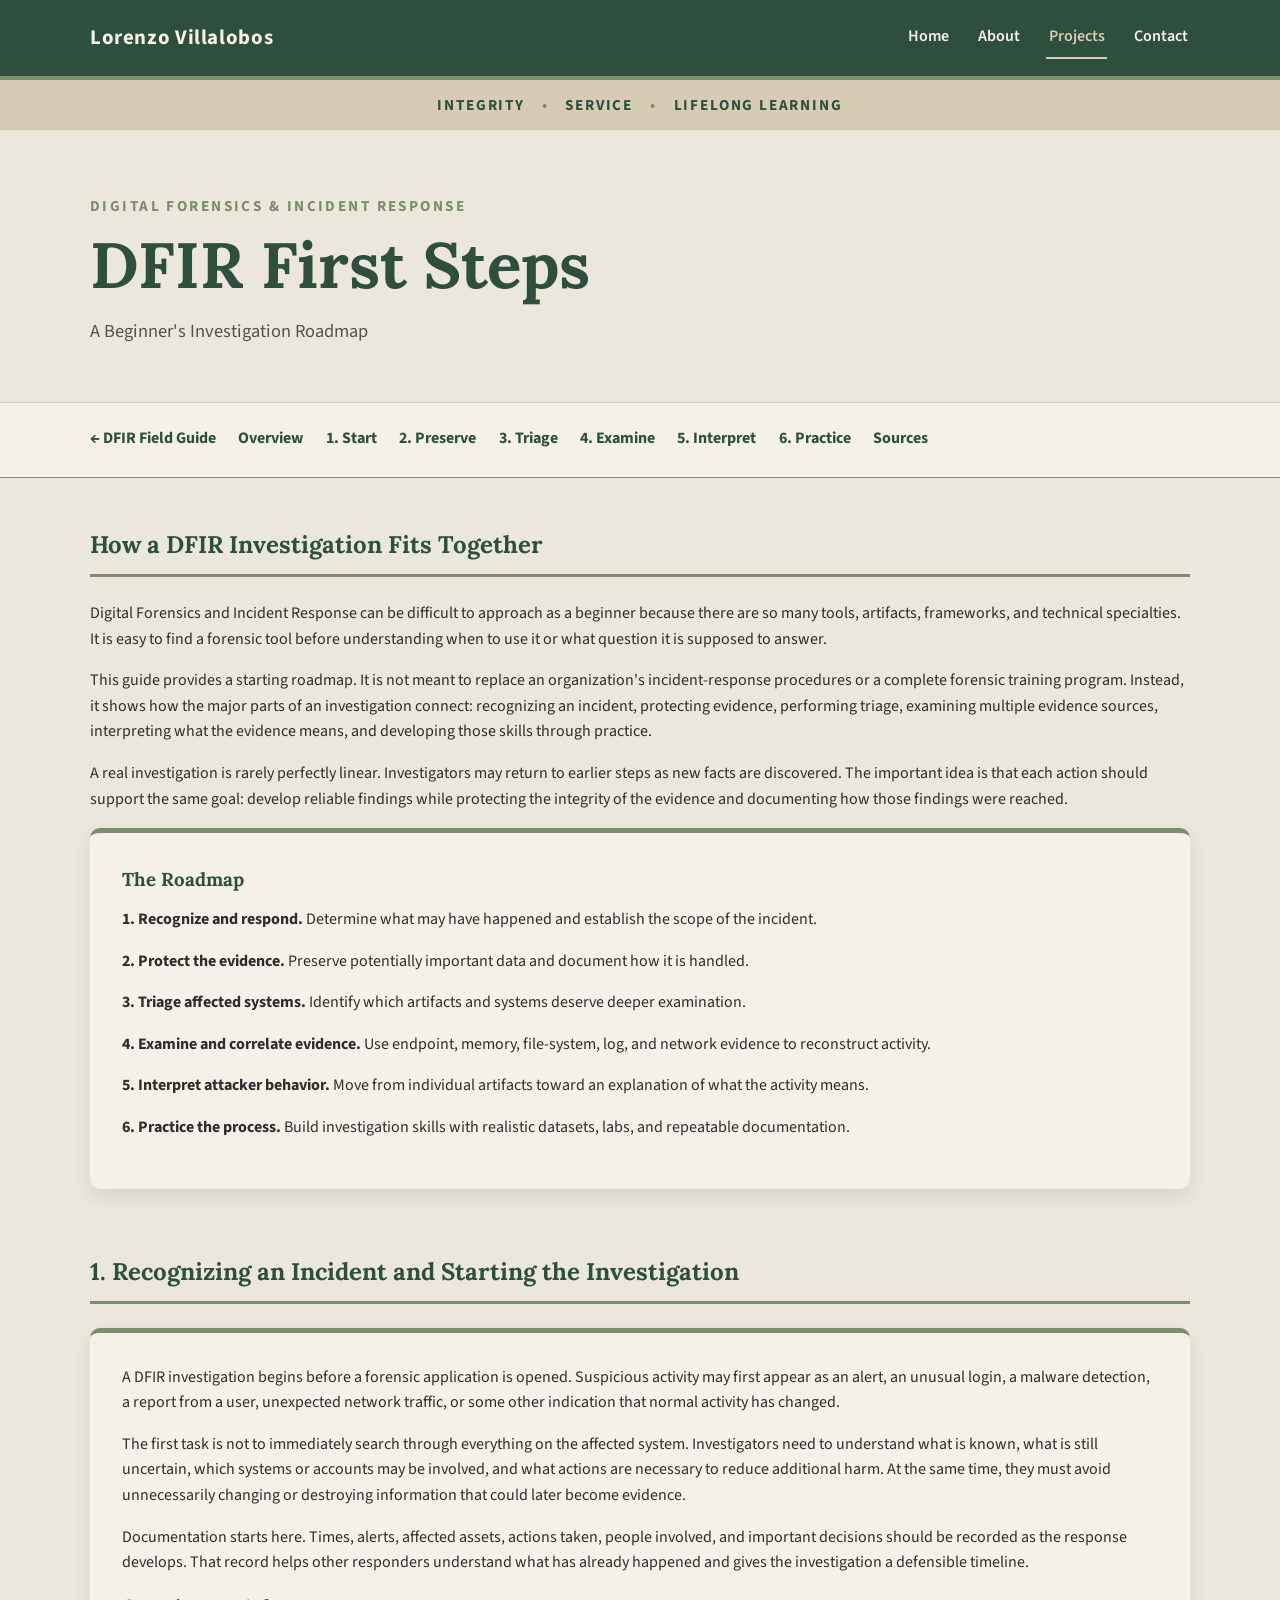
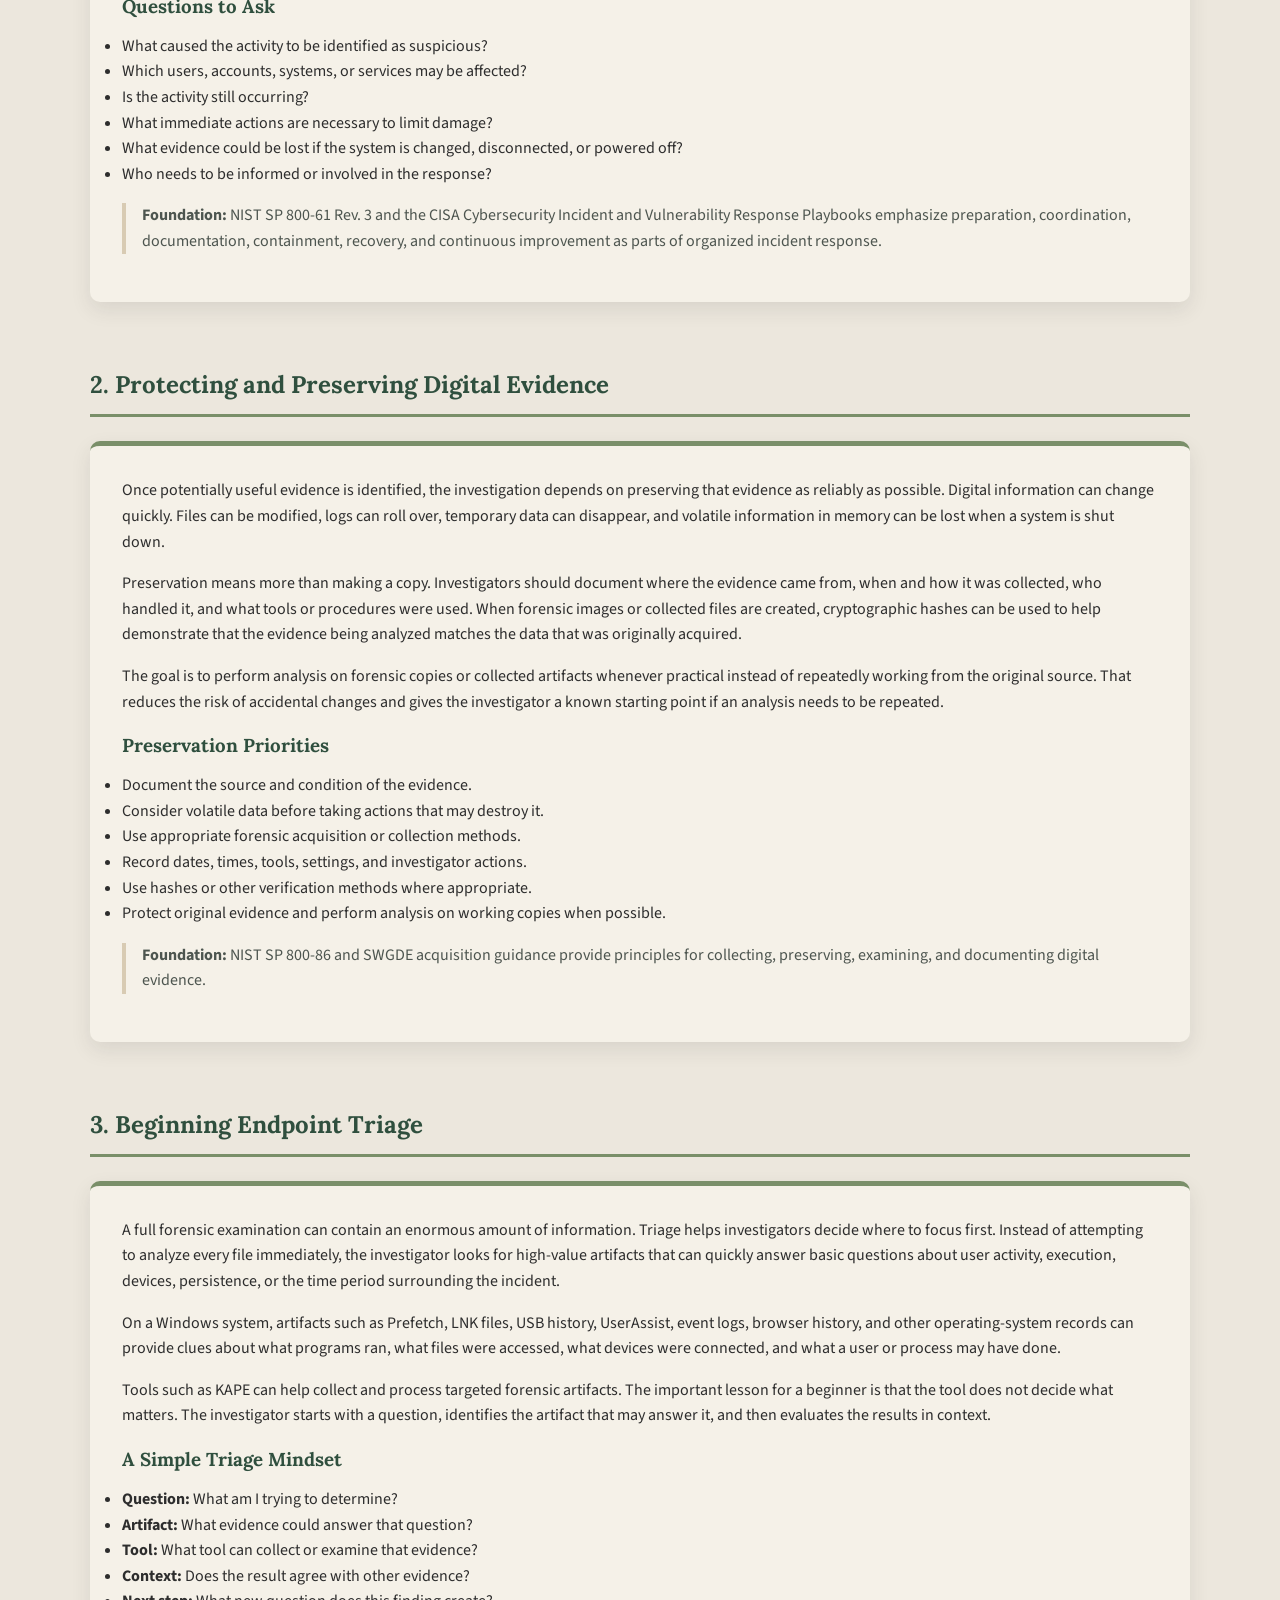
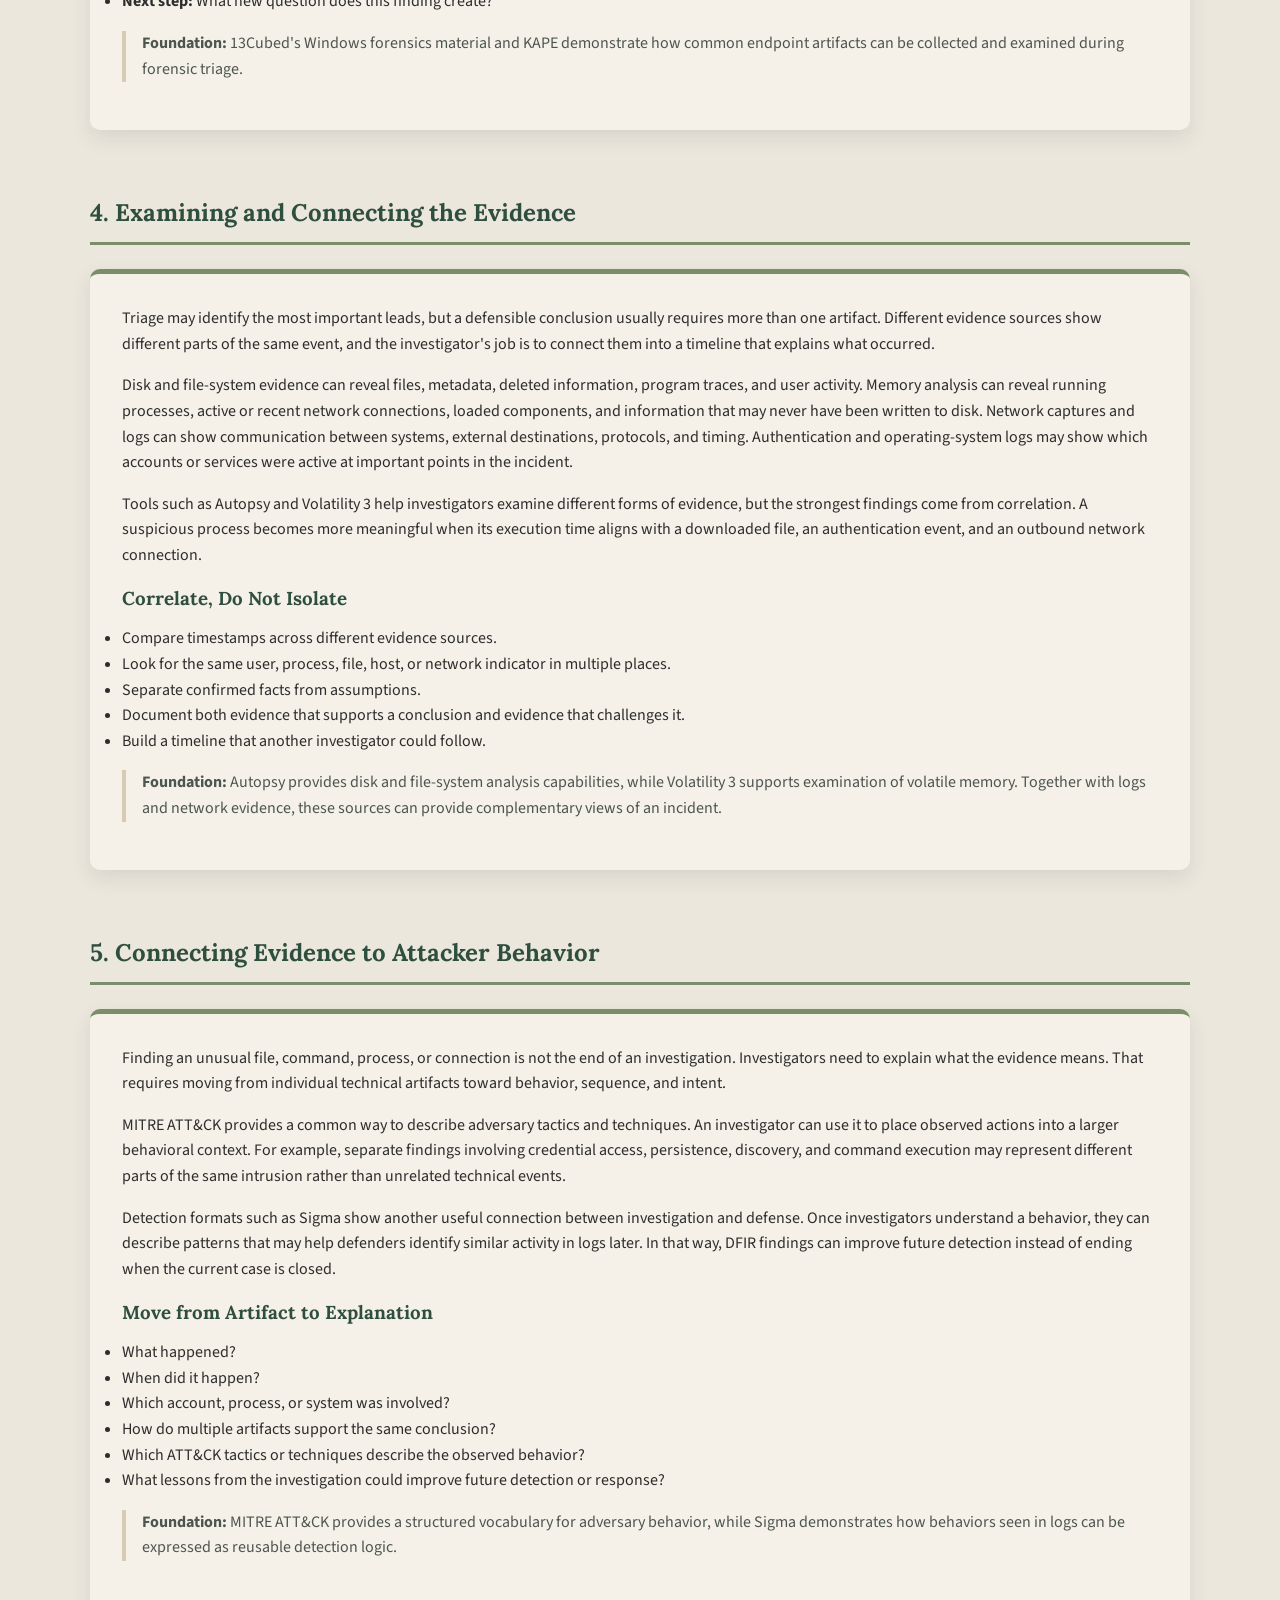
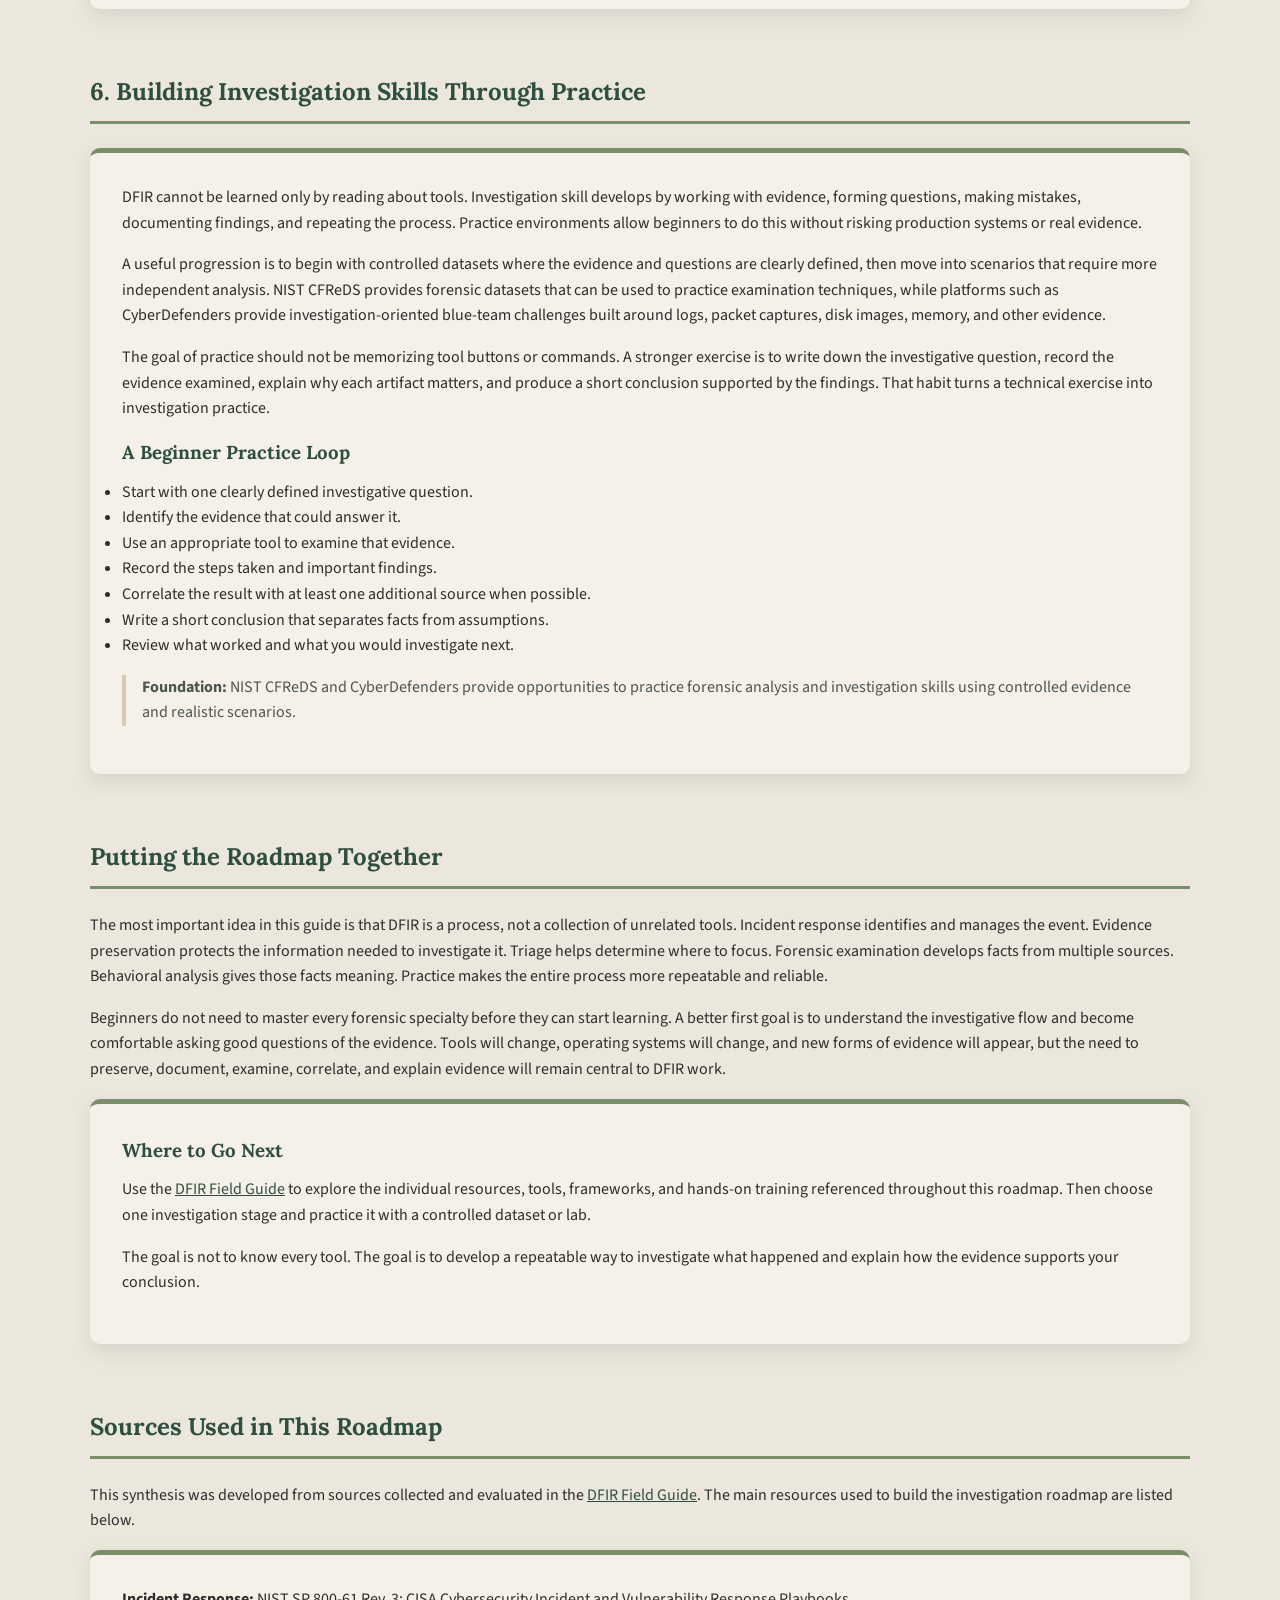
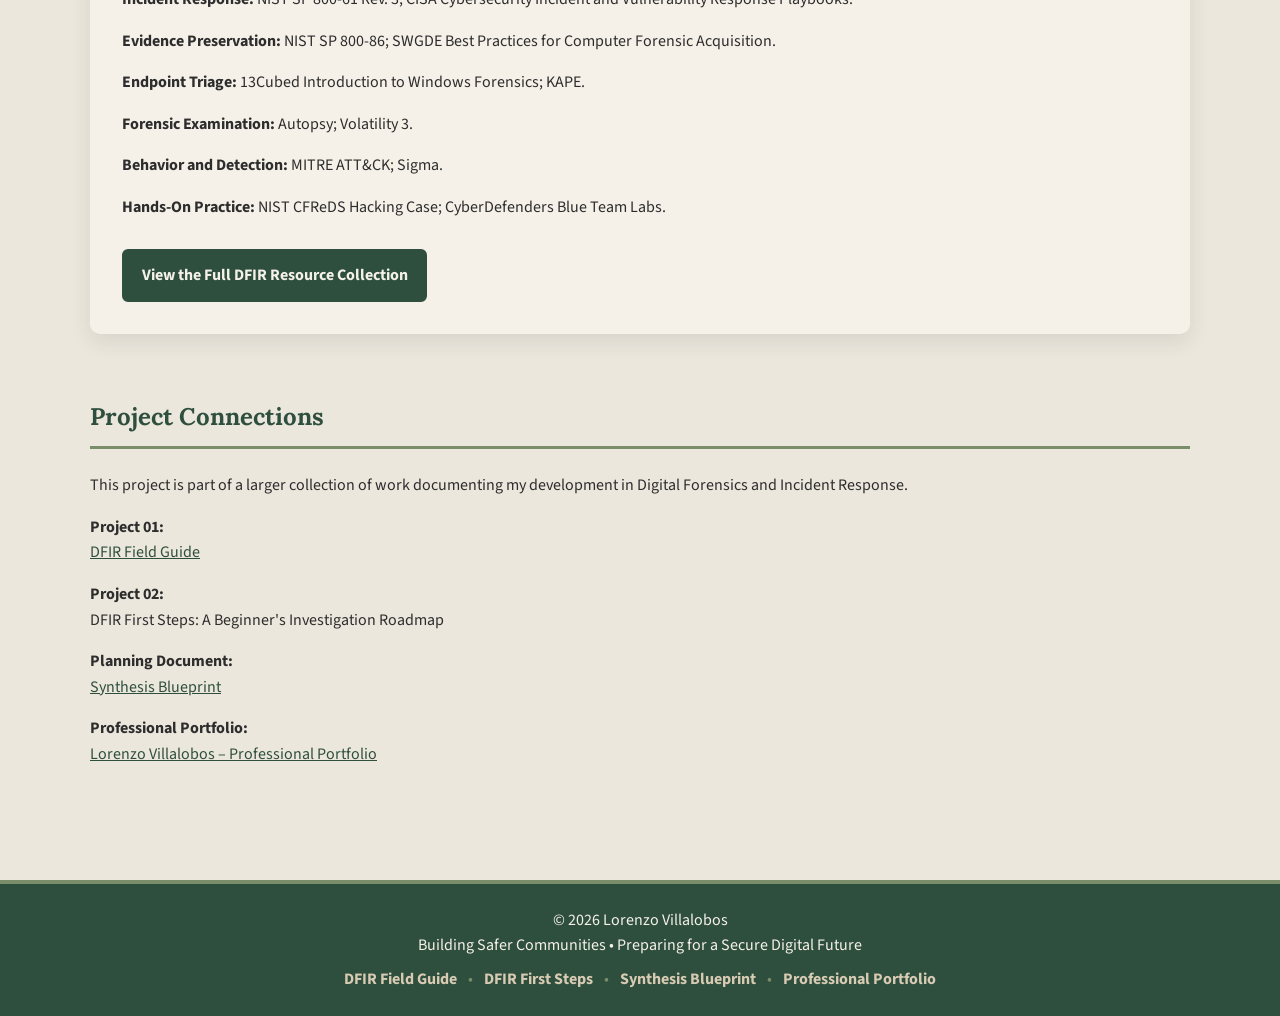
==== dfir-first-steps.html @ 683c9447 "Add final DFIR First Steps synthesis guide" ====
<!DOCTYPE html>
<html lang="en">
<head>
    <meta charset="UTF-8">
    <meta name="viewport" content="width=device-width, initial-scale=1.0">
    <title>DFIR First Steps | Beginner's Investigation Roadmap</title>
    <link rel="preconnect" href="https://fonts.googleapis.com">
    <link rel="preconnect" href="https://fonts.gstatic.com" crossorigin>
    <link href="https://fonts.googleapis.com/css2?family=Lora:wght@400;600;700&family=Source+Sans+3:wght@400;600;700&display=swap" rel="stylesheet">
    <link rel="stylesheet" href="style.css">
</head>
<body>

    <header class="site-header">
        <div class="container header-content">
            <a class="site-name" href="https://lorenzojvillalobos.github.io/professional-portfolio/">Lorenzo Villalobos</a>
            <nav class="site-nav" aria-label="Main navigation">
                <ul class="nav-links">
                    <li><a href="https://lorenzojvillalobos.github.io/professional-portfolio/">Home</a></li>
                    <li><a href="https://lorenzojvillalobos.github.io/professional-portfolio/about.html">About</a></li>
                    <li><a class="active" href="https://lorenzojvillalobos.github.io/professional-portfolio/projects.html">Projects</a></li>
                    <li><a href="https://lorenzojvillalobos.github.io/professional-portfolio/contact.html">Contact</a></li>
                </ul>
            </nav>
        </div>
    </header>

    <section class="values-banner" aria-label="Professional values">
        <div class="container">
            <p>Integrity <span>•</span> Service <span>•</span> Lifelong Learning</p>
        </div>
    </section>

    <section class="project-hero">
        <div class="container">
            <p class="project-eyebrow">Digital Forensics &amp; Incident Response</p>
            <h1>DFIR First Steps</h1>
            <p>A Beginner's Investigation Roadmap</p>
        </div>
    </section>

    <nav class="project-nav" aria-label="DFIR First Steps navigation">
        <div class="container">
            <a href="index.html">← DFIR Field Guide</a>
            <a href="#overview">Overview</a>
            <a href="#step-1">1. Start</a>
            <a href="#step-2">2. Preserve</a>
            <a href="#step-3">3. Triage</a>
            <a href="#step-4">4. Examine</a>
            <a href="#step-5">5. Interpret</a>
            <a href="#step-6">6. Practice</a>
            <a href="#sources">Sources</a>
        </div>
    </nav>

    <main>
        <section id="overview">
            <h2>How a DFIR Investigation Fits Together</h2>
            <p>
                Digital Forensics and Incident Response can be difficult to approach as a beginner because there are so many tools, artifacts, frameworks, and technical specialties. It is easy to find a forensic tool before understanding when to use it or what question it is supposed to answer.
            </p>
            <p>
                This guide provides a starting roadmap. It is not meant to replace an organization's incident-response procedures or a complete forensic training program. Instead, it shows how the major parts of an investigation connect: recognizing an incident, protecting evidence, performing triage, examining multiple evidence sources, interpreting what the evidence means, and developing those skills through practice.
            </p>
            <p>
                A real investigation is rarely perfectly linear. Investigators may return to earlier steps as new facts are discovered. The important idea is that each action should support the same goal: develop reliable findings while protecting the integrity of the evidence and documenting how those findings were reached.
            </p>

            <div class="source-card">
                <h3>The Roadmap</h3>
                <p><strong>1. Recognize and respond.</strong> Determine what may have happened and establish the scope of the incident.</p>
                <p><strong>2. Protect the evidence.</strong> Preserve potentially important data and document how it is handled.</p>
                <p><strong>3. Triage affected systems.</strong> Identify which artifacts and systems deserve deeper examination.</p>
                <p><strong>4. Examine and correlate evidence.</strong> Use endpoint, memory, file-system, log, and network evidence to reconstruct activity.</p>
                <p><strong>5. Interpret attacker behavior.</strong> Move from individual artifacts toward an explanation of what the activity means.</p>
                <p><strong>6. Practice the process.</strong> Build investigation skills with realistic datasets, labs, and repeatable documentation.</p>
            </div>
        </section>

        <section id="step-1">
            <h2>1. Recognizing an Incident and Starting the Investigation</h2>
            <div class="source-card">
                <p>
                    A DFIR investigation begins before a forensic application is opened. Suspicious activity may first appear as an alert, an unusual login, a malware detection, a report from a user, unexpected network traffic, or some other indication that normal activity has changed.
                </p>
                <p>
                    The first task is not to immediately search through everything on the affected system. Investigators need to understand what is known, what is still uncertain, which systems or accounts may be involved, and what actions are necessary to reduce additional harm. At the same time, they must avoid unnecessarily changing or destroying information that could later become evidence.
                </p>
                <p>
                    Documentation starts here. Times, alerts, affected assets, actions taken, people involved, and important decisions should be recorded as the response develops. That record helps other responders understand what has already happened and gives the investigation a defensible timeline.
                </p>
                <h3>Questions to Ask</h3>
                <ul>
                    <li>What caused the activity to be identified as suspicious?</li>
                    <li>Which users, accounts, systems, or services may be affected?</li>
                    <li>Is the activity still occurring?</li>
                    <li>What immediate actions are necessary to limit damage?</li>
                    <li>What evidence could be lost if the system is changed, disconnected, or powered off?</li>
                    <li>Who needs to be informed or involved in the response?</li>
                </ul>
                <p class="citation">
                    <strong>Foundation:</strong> NIST SP 800-61 Rev. 3 and the CISA Cybersecurity Incident and Vulnerability Response Playbooks emphasize preparation, coordination, documentation, containment, recovery, and continuous improvement as parts of organized incident response.
                </p>
            </div>
        </section>

        <section id="step-2">
            <h2>2. Protecting and Preserving Digital Evidence</h2>
            <div class="source-card">
                <p>
                    Once potentially useful evidence is identified, the investigation depends on preserving that evidence as reliably as possible. Digital information can change quickly. Files can be modified, logs can roll over, temporary data can disappear, and volatile information in memory can be lost when a system is shut down.
                </p>
                <p>
                    Preservation means more than making a copy. Investigators should document where the evidence came from, when and how it was collected, who handled it, and what tools or procedures were used. When forensic images or collected files are created, cryptographic hashes can be used to help demonstrate that the evidence being analyzed matches the data that was originally acquired.
                </p>
                <p>
                    The goal is to perform analysis on forensic copies or collected artifacts whenever practical instead of repeatedly working from the original source. That reduces the risk of accidental changes and gives the investigator a known starting point if an analysis needs to be repeated.
                </p>
                <h3>Preservation Priorities</h3>
                <ul>
                    <li>Document the source and condition of the evidence.</li>
                    <li>Consider volatile data before taking actions that may destroy it.</li>
                    <li>Use appropriate forensic acquisition or collection methods.</li>
                    <li>Record dates, times, tools, settings, and investigator actions.</li>
                    <li>Use hashes or other verification methods where appropriate.</li>
                    <li>Protect original evidence and perform analysis on working copies when possible.</li>
                </ul>
                <p class="citation">
                    <strong>Foundation:</strong> NIST SP 800-86 and SWGDE acquisition guidance provide principles for collecting, preserving, examining, and documenting digital evidence.
                </p>
            </div>
        </section>

        <section id="step-3">
            <h2>3. Beginning Endpoint Triage</h2>
            <div class="source-card">
                <p>
                    A full forensic examination can contain an enormous amount of information. Triage helps investigators decide where to focus first. Instead of attempting to analyze every file immediately, the investigator looks for high-value artifacts that can quickly answer basic questions about user activity, execution, devices, persistence, or the time period surrounding the incident.
                </p>
                <p>
                    On a Windows system, artifacts such as Prefetch, LNK files, USB history, UserAssist, event logs, browser history, and other operating-system records can provide clues about what programs ran, what files were accessed, what devices were connected, and what a user or process may have done.
                </p>
                <p>
                    Tools such as KAPE can help collect and process targeted forensic artifacts. The important lesson for a beginner is that the tool does not decide what matters. The investigator starts with a question, identifies the artifact that may answer it, and then evaluates the results in context.
                </p>
                <h3>A Simple Triage Mindset</h3>
                <ul>
                    <li><strong>Question:</strong> What am I trying to determine?</li>
                    <li><strong>Artifact:</strong> What evidence could answer that question?</li>
                    <li><strong>Tool:</strong> What tool can collect or examine that evidence?</li>
                    <li><strong>Context:</strong> Does the result agree with other evidence?</li>
                    <li><strong>Next step:</strong> What new question does this finding create?</li>
                </ul>
                <p class="citation">
                    <strong>Foundation:</strong> 13Cubed's Windows forensics material and KAPE demonstrate how common endpoint artifacts can be collected and examined during forensic triage.
                </p>
            </div>
        </section>

        <section id="step-4">
            <h2>4. Examining and Connecting the Evidence</h2>
            <div class="source-card">
                <p>
                    Triage may identify the most important leads, but a defensible conclusion usually requires more than one artifact. Different evidence sources show different parts of the same event, and the investigator's job is to connect them into a timeline that explains what occurred.
                </p>
                <p>
                    Disk and file-system evidence can reveal files, metadata, deleted information, program traces, and user activity. Memory analysis can reveal running processes, active or recent network connections, loaded components, and information that may never have been written to disk. Network captures and logs can show communication between systems, external destinations, protocols, and timing. Authentication and operating-system logs may show which accounts or services were active at important points in the incident.
                </p>
                <p>
                    Tools such as Autopsy and Volatility 3 help investigators examine different forms of evidence, but the strongest findings come from correlation. A suspicious process becomes more meaningful when its execution time aligns with a downloaded file, an authentication event, and an outbound network connection.
                </p>
                <h3>Correlate, Do Not Isolate</h3>
                <ul>
                    <li>Compare timestamps across different evidence sources.</li>
                    <li>Look for the same user, process, file, host, or network indicator in multiple places.</li>
                    <li>Separate confirmed facts from assumptions.</li>
                    <li>Document both evidence that supports a conclusion and evidence that challenges it.</li>
                    <li>Build a timeline that another investigator could follow.</li>
                </ul>
                <p class="citation">
                    <strong>Foundation:</strong> Autopsy provides disk and file-system analysis capabilities, while Volatility 3 supports examination of volatile memory. Together with logs and network evidence, these sources can provide complementary views of an incident.
                </p>
            </div>
        </section>

        <section id="step-5">
            <h2>5. Connecting Evidence to Attacker Behavior</h2>
            <div class="source-card">
                <p>
                    Finding an unusual file, command, process, or connection is not the end of an investigation. Investigators need to explain what the evidence means. That requires moving from individual technical artifacts toward behavior, sequence, and intent.
                </p>
                <p>
                    MITRE ATT&amp;CK provides a common way to describe adversary tactics and techniques. An investigator can use it to place observed actions into a larger behavioral context. For example, separate findings involving credential access, persistence, discovery, and command execution may represent different parts of the same intrusion rather than unrelated technical events.
                </p>
                <p>
                    Detection formats such as Sigma show another useful connection between investigation and defense. Once investigators understand a behavior, they can describe patterns that may help defenders identify similar activity in logs later. In that way, DFIR findings can improve future detection instead of ending when the current case is closed.
                </p>
                <h3>Move from Artifact to Explanation</h3>
                <ul>
                    <li>What happened?</li>
                    <li>When did it happen?</li>
                    <li>Which account, process, or system was involved?</li>
                    <li>How do multiple artifacts support the same conclusion?</li>
                    <li>Which ATT&amp;CK tactics or techniques describe the observed behavior?</li>
                    <li>What lessons from the investigation could improve future detection or response?</li>
                </ul>
                <p class="citation">
                    <strong>Foundation:</strong> MITRE ATT&amp;CK provides a structured vocabulary for adversary behavior, while Sigma demonstrates how behaviors seen in logs can be expressed as reusable detection logic.
                </p>
            </div>
        </section>

        <section id="step-6">
            <h2>6. Building Investigation Skills Through Practice</h2>
            <div class="source-card">
                <p>
                    DFIR cannot be learned only by reading about tools. Investigation skill develops by working with evidence, forming questions, making mistakes, documenting findings, and repeating the process. Practice environments allow beginners to do this without risking production systems or real evidence.
                </p>
                <p>
                    A useful progression is to begin with controlled datasets where the evidence and questions are clearly defined, then move into scenarios that require more independent analysis. NIST CFReDS provides forensic datasets that can be used to practice examination techniques, while platforms such as CyberDefenders provide investigation-oriented blue-team challenges built around logs, packet captures, disk images, memory, and other evidence.
                </p>
                <p>
                    The goal of practice should not be memorizing tool buttons or commands. A stronger exercise is to write down the investigative question, record the evidence examined, explain why each artifact matters, and produce a short conclusion supported by the findings. That habit turns a technical exercise into investigation practice.
                </p>
                <h3>A Beginner Practice Loop</h3>
                <ul>
                    <li>Start with one clearly defined investigative question.</li>
                    <li>Identify the evidence that could answer it.</li>
                    <li>Use an appropriate tool to examine that evidence.</li>
                    <li>Record the steps taken and important findings.</li>
                    <li>Correlate the result with at least one additional source when possible.</li>
                    <li>Write a short conclusion that separates facts from assumptions.</li>
                    <li>Review what worked and what you would investigate next.</li>
                </ul>
                <p class="citation">
                    <strong>Foundation:</strong> NIST CFReDS and CyberDefenders provide opportunities to practice forensic analysis and investigation skills using controlled evidence and realistic scenarios.
                </p>
            </div>
        </section>

        <section id="putting-it-together">
            <h2>Putting the Roadmap Together</h2>
            <p>
                The most important idea in this guide is that DFIR is a process, not a collection of unrelated tools. Incident response identifies and manages the event. Evidence preservation protects the information needed to investigate it. Triage helps determine where to focus. Forensic examination develops facts from multiple sources. Behavioral analysis gives those facts meaning. Practice makes the entire process more repeatable and reliable.
            </p>
            <p>
                Beginners do not need to master every forensic specialty before they can start learning. A better first goal is to understand the investigative flow and become comfortable asking good questions of the evidence. Tools will change, operating systems will change, and new forms of evidence will appear, but the need to preserve, document, examine, correlate, and explain evidence will remain central to DFIR work.
            </p>
            <div class="source-card">
                <h3>Where to Go Next</h3>
                <p>
                    Use the <a href="index.html">DFIR Field Guide</a> to explore the individual resources, tools, frameworks, and hands-on training referenced throughout this roadmap. Then choose one investigation stage and practice it with a controlled dataset or lab.
                </p>
                <p>
                    The goal is not to know every tool. The goal is to develop a repeatable way to investigate what happened and explain how the evidence supports your conclusion.
                </p>
            </div>
        </section>

        <section id="sources">
            <h2>Sources Used in This Roadmap</h2>
            <p>
                This synthesis was developed from sources collected and evaluated in the <a href="index.html#sources">DFIR Field Guide</a>. The main resources used to build the investigation roadmap are listed below.
            </p>
            <div class="source-card">
                <p><strong>Incident Response:</strong> NIST SP 800-61 Rev. 3; CISA Cybersecurity Incident and Vulnerability Response Playbooks.</p>
                <p><strong>Evidence Preservation:</strong> NIST SP 800-86; SWGDE Best Practices for Computer Forensic Acquisition.</p>
                <p><strong>Endpoint Triage:</strong> 13Cubed Introduction to Windows Forensics; KAPE.</p>
                <p><strong>Forensic Examination:</strong> Autopsy; Volatility 3.</p>
                <p><strong>Behavior and Detection:</strong> MITRE ATT&amp;CK; Sigma.</p>
                <p><strong>Hands-On Practice:</strong> NIST CFReDS Hacking Case; CyberDefenders Blue Team Labs.</p>
                <a class="resource-link" href="index.html#sources">View the Full DFIR Resource Collection</a>
            </div>
        </section>

        <section id="connections">
            <h2>Project Connections</h2>
            <p>This project is part of a larger collection of work documenting my development in Digital Forensics and Incident Response.</p>
            <p><strong>Project 01:</strong><br><a href="index.html">DFIR Field Guide</a></p>
            <p><strong>Project 02:</strong><br>DFIR First Steps: A Beginner's Investigation Roadmap</p>
            <p><strong>Planning Document:</strong><br><a href="synthesis-blueprint.html">Synthesis Blueprint</a></p>
            <p><strong>Professional Portfolio:</strong><br><a href="https://lorenzojvillalobos.github.io/professional-portfolio/">Lorenzo Villalobos – Professional Portfolio</a></p>
        </section>
    </main>

    <footer class="site-footer">
        <div class="container">
            <p>
                © 2026 Lorenzo Villalobos
                <br>
                Building Safer Communities • Preparing for a Secure Digital Future
            </p>
            <p class="dfir-footer-links">
                <a href="index.html">DFIR Field Guide</a>
                <span>•</span>
                <a href="dfir-first-steps.html">DFIR First Steps</a>
                <span>•</span>
                <a href="synthesis-blueprint.html">Synthesis Blueprint</a>
                <span>•</span>
                <a href="https://lorenzojvillalobos.github.io/professional-portfolio/">Professional Portfolio</a>
            </p>
        </div>
    </footer>

    <button id="backToTop" class="back-to-top" aria-label="Back to top">↑ Back to Top</button>
    <script src="script.js"></script>
</body>
</html>
---- style.css ----
/* ========================================
   DFIR Resource Collection
   Lorenzo Villalobos
======================================== */

* {
    box-sizing: border-box;
    margin: 0;
    padding: 0;
}

html {
    scroll-behavior: smooth;
}

body {
    min-height: 100vh;
    display: flex;
    flex-direction: column;

    font-family: "Source Sans 3", sans-serif;
    line-height: 1.6;

    color: #2d2d2d;
    background-color: #ece7dd;
}

h1,
h2,
h3 {
    font-family: "Lora", serif;
}


/* ========================================
   Header
======================================== */

header {
    padding: 3.5rem 1.5rem;
    color: #f5f1e8;
    background-color: #2f4f3e;
    text-align: center;
    border-bottom: 4px solid #7a8f69;
}

header h1 {
    margin-bottom: 0.75rem;
    font-size: clamp(2.3rem, 5vw, 3.5rem);
    line-height: 1.15;
}

header p {
    max-width: 700px;
    margin: 0 auto;
    color: #f0ece3;
    font-size: 1.1rem;
}


/* ========================================
   Navigation
======================================== */

nav {
    padding: 1rem;
    background-color: #d8cbb3;
    text-align: center;
    border-bottom: 1px solid #7a8f69;
}

nav a {
    display: inline-block;
    margin: 0.25rem 0.65rem;
    padding: 0.4rem 0.15rem;

    color: #2f4f3e;
    text-decoration: none;
    font-weight: 700;

    border-bottom: 2px solid transparent;

    transition:
        color 0.3s ease,
        border-color 0.3s ease;
}

nav a:hover,
nav a:focus {
    color: #3b5a46;
    border-color: #2f4f3e;
}


/* Back to Portfolio button */

nav .portfolio-link {
    padding: 0.55rem 0.9rem;

    color: #f5f1e8;
    background-color: #2f4f3e;

    border: 2px solid #2f4f3e;
    border-radius: 6px;

    transition:
        background-color 0.3s ease,
        color 0.3s ease,
        transform 0.3s ease,
        box-shadow 0.3s ease;
}

nav .portfolio-link:hover,
nav .portfolio-link:focus {
    color: #2f4f3e;
    background-color: #f5f1e8;
    border-color: #2f4f3e;

    transform: translateY(-2px);
    box-shadow: 0 6px 14px rgba(45, 45, 45, 0.18);
}


/* ========================================
   Main Content
======================================== */

main {
    flex: 1;

    width: min(1100px, 90%);
    margin: 0 auto;
    padding: 3rem 0;
}

section {
    margin-bottom: 4rem;
}

section h2 {
    margin-bottom: 1.5rem;
    padding-bottom: 0.6rem;

    color: #2f4f3e;

    border-bottom: 3px solid #7a8f69;
}

section > h3 {
    margin-top: 2.25rem;
    margin-bottom: 1rem;

    color: #2f4f3e;
}

p {
    margin-bottom: 1rem;
}


/* ========================================
   Organizational Structure
======================================== */

#organization {
    padding: 2rem;

    background-color: #f5f1e8;

    border-top: 5px solid #7a8f69;
    border-radius: 10px;

    box-shadow: 0 8px 20px rgba(45, 45, 45, 0.08);
}

#organization h3 {
    color: #3b5a46;
}


/* ========================================
   Source Cards
======================================== */

.source-card {
    margin-bottom: 1.75rem;
    padding: 2rem;

    background-color: #f5f1e8;

    border-top: 5px solid #7a8f69;
    border-radius: 10px;

    box-shadow: 0 8px 20px rgba(45, 45, 45, 0.1);

    transition:
        transform 0.3s ease,
        box-shadow 0.3s ease,
        border-color 0.3s ease;
}

.source-card:hover {
    transform: translateY(-5px);

    border-color: #2f4f3e;

    box-shadow: 0 14px 28px rgba(45, 45, 45, 0.16);
}

.source-card h3 {
    margin-top: 0;
    margin-bottom: 0.75rem;

    color: #2f4f3e;
}

.category {
    margin-bottom: 0.5rem;

    color: #59665d;

    font-size: 0.95rem;
    font-weight: 600;
}

.citation {
    margin: 1rem 0;
    padding-left: 1rem;

    color: #4d554f;

    border-left: 4px solid #d8cbb3;
}


/* ========================================
   Resource Links
======================================== */

a {
    color: #2f4f3e;
}

.resource-link {
    display: inline-block;

    margin-top: 0.75rem;
    padding: 0.75rem 1.1rem;

    color: #f5f1e8;
    background-color: #2f4f3e;

    text-decoration: none;
    font-weight: 700;

    border: 2px solid #2f4f3e;
    border-radius: 6px;

    transition:
        background-color 0.3s ease,
        color 0.3s ease,
        transform 0.3s ease,
        box-shadow 0.3s ease;
}

.resource-link:hover,
.resource-link:focus {
    color: #2f4f3e;
    background-color: #d8cbb3;
    border-color: #7a8f69;

    transform: translateY(-2px);
    box-shadow: 0 6px 14px rgba(45, 45, 45, 0.18);
}


/* ========================================
   Tool Selection
======================================== */

#tool {
    padding: 2rem;

    background-color: #d8cbb3;

    border-radius: 10px;

    box-shadow: 0 8px 20px rgba(45, 45, 45, 0.08);
}

#tool h2 {
    color: #2f4f3e;
    border-bottom-color: #7a8f69;
}


/* ========================================
   Footer
======================================== */

footer {
    padding: 1.5rem;

    color: #f5f1e8;
    background-color: #2f4f3e;

    text-align: center;

    border-top: 4px solid #7a8f69;
}

footer p {
    margin: 0;
}
footer a {
    color: #d8cbb3;
    font-weight: 700;
    text-decoration: none;
}

footer a:hover,
footer a:focus {
    color: #f5f1e8;
    text-decoration: underline;
}


/* ========================================
   Accessibility
======================================== */

a:focus-visible {
    outline: 3px solid #7a8f69;
    outline-offset: 4px;
}


/* ========================================
   Mobile
======================================== */

@media (max-width: 700px) {

    header {
        padding: 2.5rem 1rem;
    }

    header h1 {
        font-size: 2.1rem;
    }

    nav {
        padding: 1rem;
    }

    nav a {
        display: block;
        width: fit-content;
        margin: 0.45rem auto;
    }

    nav .portfolio-link {
        margin-bottom: 1rem;
    }

    main {
        width: 92%;
        padding: 2rem 0;
    }

    .source-card,
    #organization,
    #tool {
        padding: 1.4rem;
    }
}
/* ========================================
   Back to Top Button
======================================== */

.back-to-top {
    position: fixed;
    right: 1.5rem;
    bottom: 1.5rem;
    z-index: 1000;

    padding: 0.75rem 1rem;

    color: #f5f1e8;
    background-color: #2f4f3e;

    border: 2px solid #7a8f69;
    border-radius: 6px;

    font-family: "Source Sans 3", sans-serif;
    font-size: 0.95rem;
    font-weight: 700;

    cursor: pointer;

    opacity: 0;
    visibility: hidden;
    transform: translateY(10px);

    transition:
        opacity 0.3s ease,
        visibility 0.3s ease,
        transform 0.3s ease,
        background-color 0.3s ease;
}

.back-to-top.show {
    opacity: 1;
    visibility: visible;
    transform: translateY(0);
}

.back-to-top:hover,
.back-to-top:focus {
    color: #2f4f3e;
    background-color: #d8cbb3;
}

.back-to-top:focus-visible {
    outline: 3px solid #7a8f69;
    outline-offset: 4px;
}

@media (max-width: 700px) {
    .back-to-top {
        right: 1rem;
        bottom: 1rem;
        padding: 0.65rem 0.85rem;
    }
}
/* ========================================
   Professional Portfolio Branding
   Shared DFIR Project Layout
======================================== */

.container {
    width: min(1100px, 90%);
    margin: 0 auto;
}


/* ========================================
   Portfolio Header
======================================== */

.site-header {
    padding: 0;
    color: #f5f1e8;
    background-color: #2f4f3e;
    text-align: left;
    border-bottom: 4px solid #7a8f69;
}

.site-header .header-content {
    min-height: 76px;

    display: flex;
    justify-content: space-between;
    align-items: center;

    gap: 2rem;
}

.site-header .site-name {
    margin: 0;
    padding: 0;

    color: #f5f1e8;

    font-family: "Source Sans 3", sans-serif;
    font-size: 1.3rem;
    font-weight: 700;
    letter-spacing: 0.03em;

    text-decoration: none;

    transition: color 0.3s ease;
}

.site-header .site-name:hover,
.site-header .site-name:focus {
    color: #d8cbb3;
}


/* ========================================
   Portfolio Navigation
======================================== */

.site-header .site-nav {
    padding: 0;

    background-color: transparent;

    text-align: left;

    border: 0;
}

.site-header .nav-links {
    display: flex;
    align-items: center;

    gap: 1.5rem;

    margin: 0;
    padding: 0;

    list-style: none;
}

.site-header .site-nav a {
    display: inline-block;

    width: auto;

    margin: 0;
    padding: 0.45rem 0.15rem;

    color: #f5f1e8;

    font-weight: 600;
    text-decoration: none;

    border-bottom: 2px solid transparent;

    transition:
        color 0.3s ease,
        border-color 0.3s ease;
}

.site-header .site-nav a:hover,
.site-header .site-nav a:focus,
.site-header .site-nav a.active {
    color: #d8cbb3;
    border-color: #d8cbb3;
}


/* ========================================
   Professional Values Banner
======================================== */

.values-banner {
    margin: 0;
    padding: 0.8rem 0;

    color: #2f4f3e;
    background-color: #d8cbb3;

    text-align: center;
}

.values-banner p {
    margin: 0;

    color: #2f4f3e;

    font-size: 0.95rem;
    font-weight: 700;

    letter-spacing: 0.12em;
    text-transform: uppercase;
}

.values-banner span {
    margin: 0 0.75rem;
    color: #7a8f69;
}


/* ========================================
   DFIR Project Heading
======================================== */

.project-hero {
    margin: 0;
    padding: 4rem 0 3.5rem;

    color: #2d2d2d;
    background-color: #ece7dd;

    text-align: left;
}

.project-hero .project-eyebrow {
    margin-bottom: 0.75rem;

    color: #7a8f69;

    font-size: 0.95rem;
    font-weight: 700;

    letter-spacing: 0.16em;
    text-transform: uppercase;
}

.project-hero h1 {
    margin-bottom: 1rem;

    color: #2f4f3e;

    font-family: "Lora", serif;
    font-size: clamp(2.4rem, 5vw, 4rem);

    line-height: 1.1;
}

.project-hero p:last-child {
    max-width: 750px;

    margin: 0;

    color: #4d554f;

    font-size: 1.15rem;
}


/* ========================================
   DFIR Project Navigation
======================================== */

.project-nav {
    padding: 1rem 0;

    background-color: #f5f1e8;

    text-align: left;

    border-top: 1px solid #d8cbb3;
    border-bottom: 1px solid #7a8f69;
}

.project-nav .container {
    display: flex;
    flex-wrap: wrap;
    align-items: center;

    gap: 0.35rem 1.4rem;
}

.project-nav a {
    display: inline-block;

    width: auto;

    margin: 0;
    padding: 0.45rem 0;

    color: #2f4f3e;

    font-weight: 700;
    text-decoration: none;

    border-bottom: 2px solid transparent;

    transition:
        color 0.3s ease,
        border-color 0.3s ease;
}

.project-nav a:hover,
.project-nav a:focus {
    color: #7a8f69;
    border-color: #7a8f69;
}


/* ========================================
   Responsive Portfolio Header
======================================== */

@media (max-width: 768px) {

    .site-header .header-content {
        flex-direction: column;
        justify-content: center;

        padding: 1rem 0;

        gap: 0.75rem;
    }

    .site-header .site-name {
        text-align: center;
    }

    .site-header .nav-links {
        flex-wrap: wrap;
        justify-content: center;

        gap: 0.5rem 1.2rem;
    }

    .site-header .site-nav a {
        display: inline-block;

        width: auto;

        margin: 0;
    }

    .values-banner span {
        margin: 0 0.35rem;
    }

    .project-hero {
        padding: 3rem 0 2.5rem;
        text-align: center;
    }

    .project-hero p:last-child {
        margin-right: auto;
        margin-left: auto;
    }

    .project-nav {
        text-align: center;
    }

    .project-nav .container {
        justify-content: center;
    }

    .project-nav a {
        display: inline-block;

        width: auto;

        margin: 0;
    }
}
.site-footer {
    padding: 1.5rem 0;

    color: #f5f1e8;
    background-color: #2f4f3e;

    text-align: center;

    border-top: 4px solid #7a8f69;
}

.site-footer p {
    margin: 0;
}

.dfir-footer-links {
    margin-top: 0.5rem !important;
}

.dfir-footer-links span {
    margin: 0 0.5rem;
    color: #7a8f69;
}

.site-footer a {
    color: #d8cbb3;
    font-weight: 700;
    text-decoration: none;
}

.site-footer a:hover,
.site-footer a:focus {
    color: #f5f1e8;
    text-decoration: underline;
}
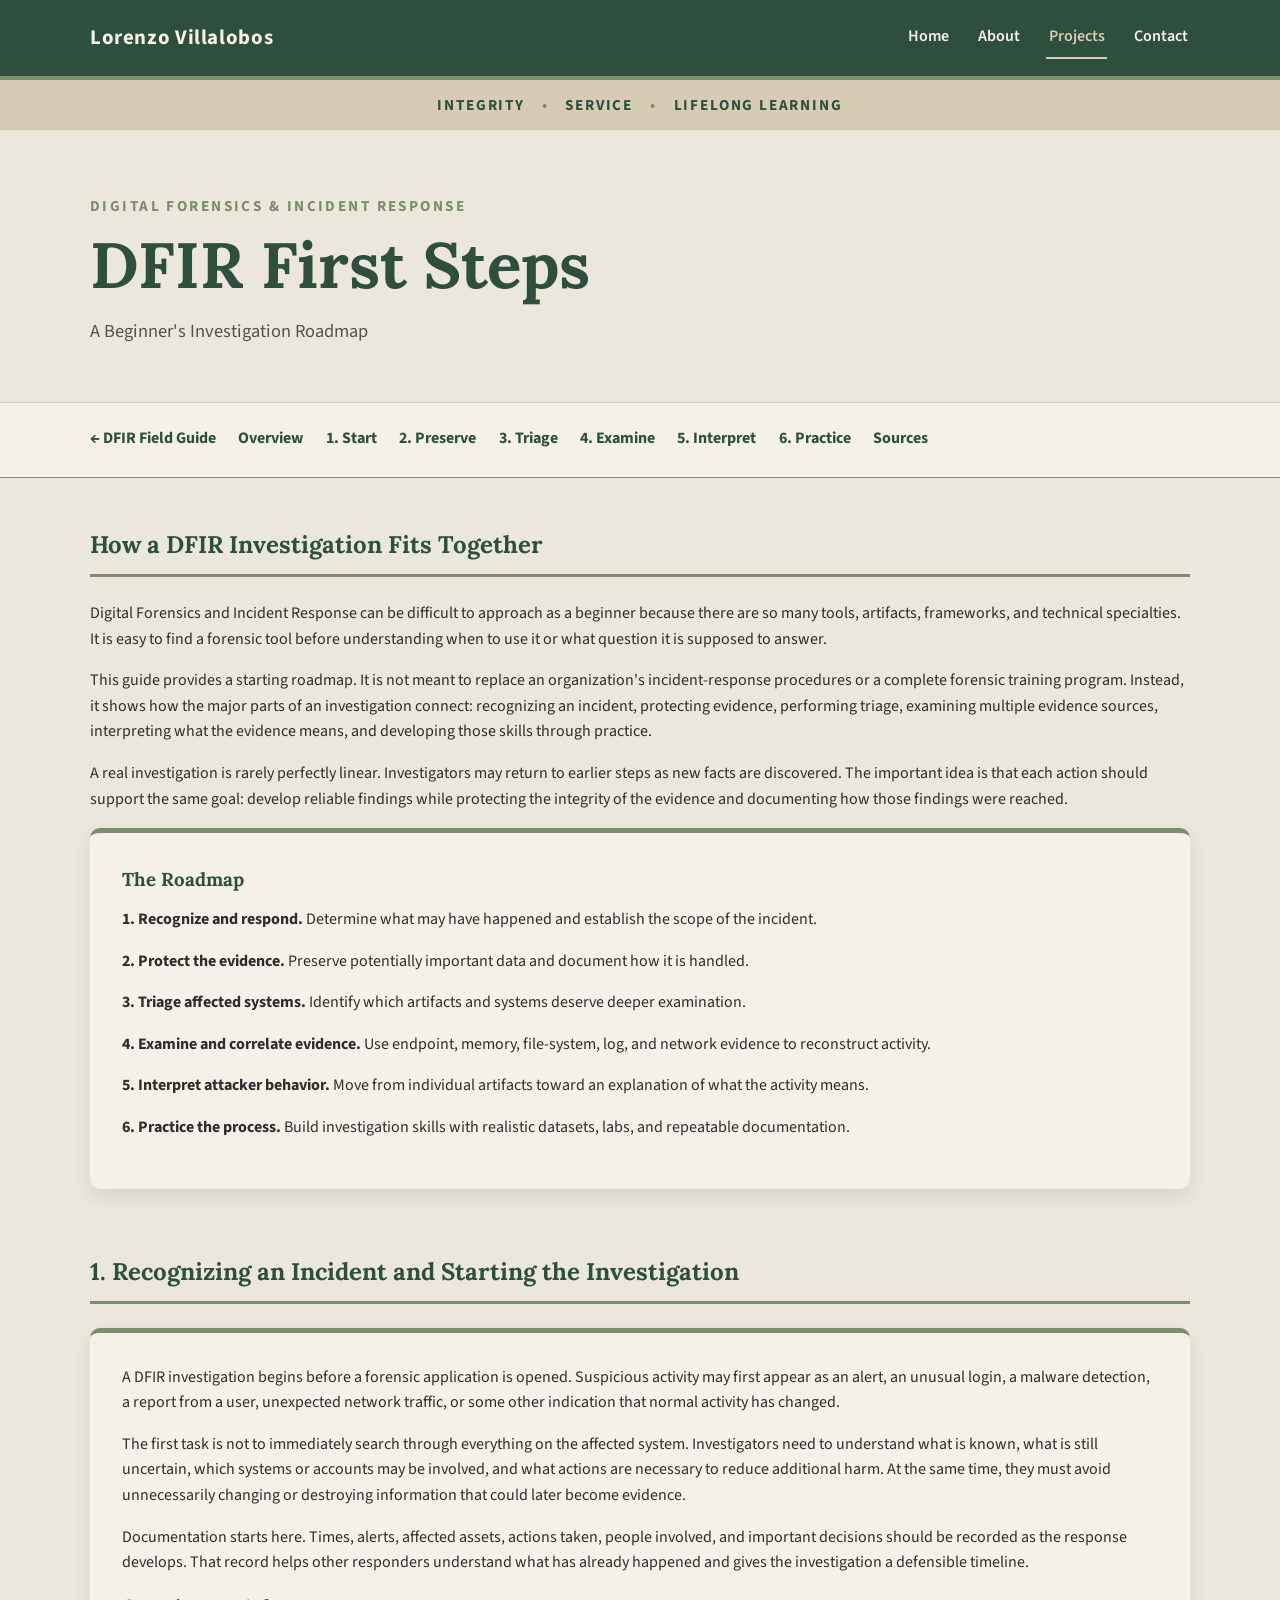
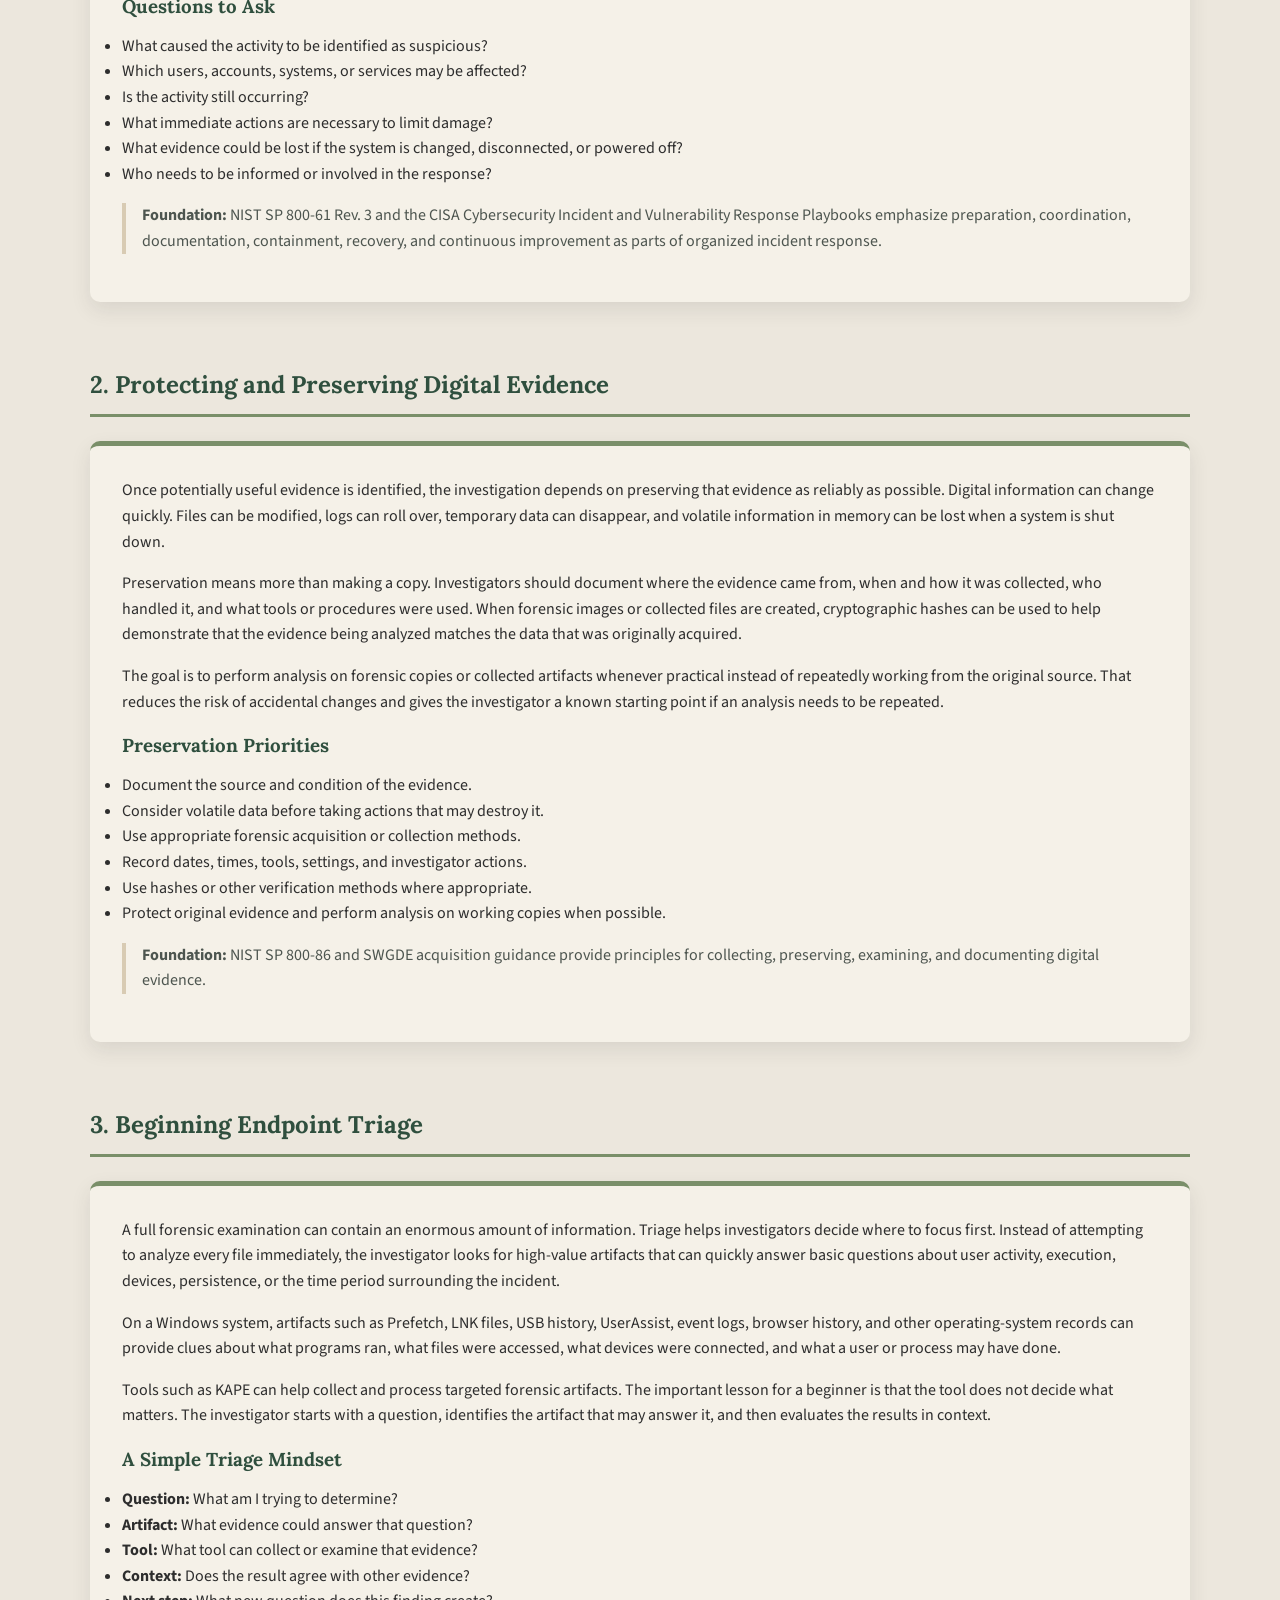
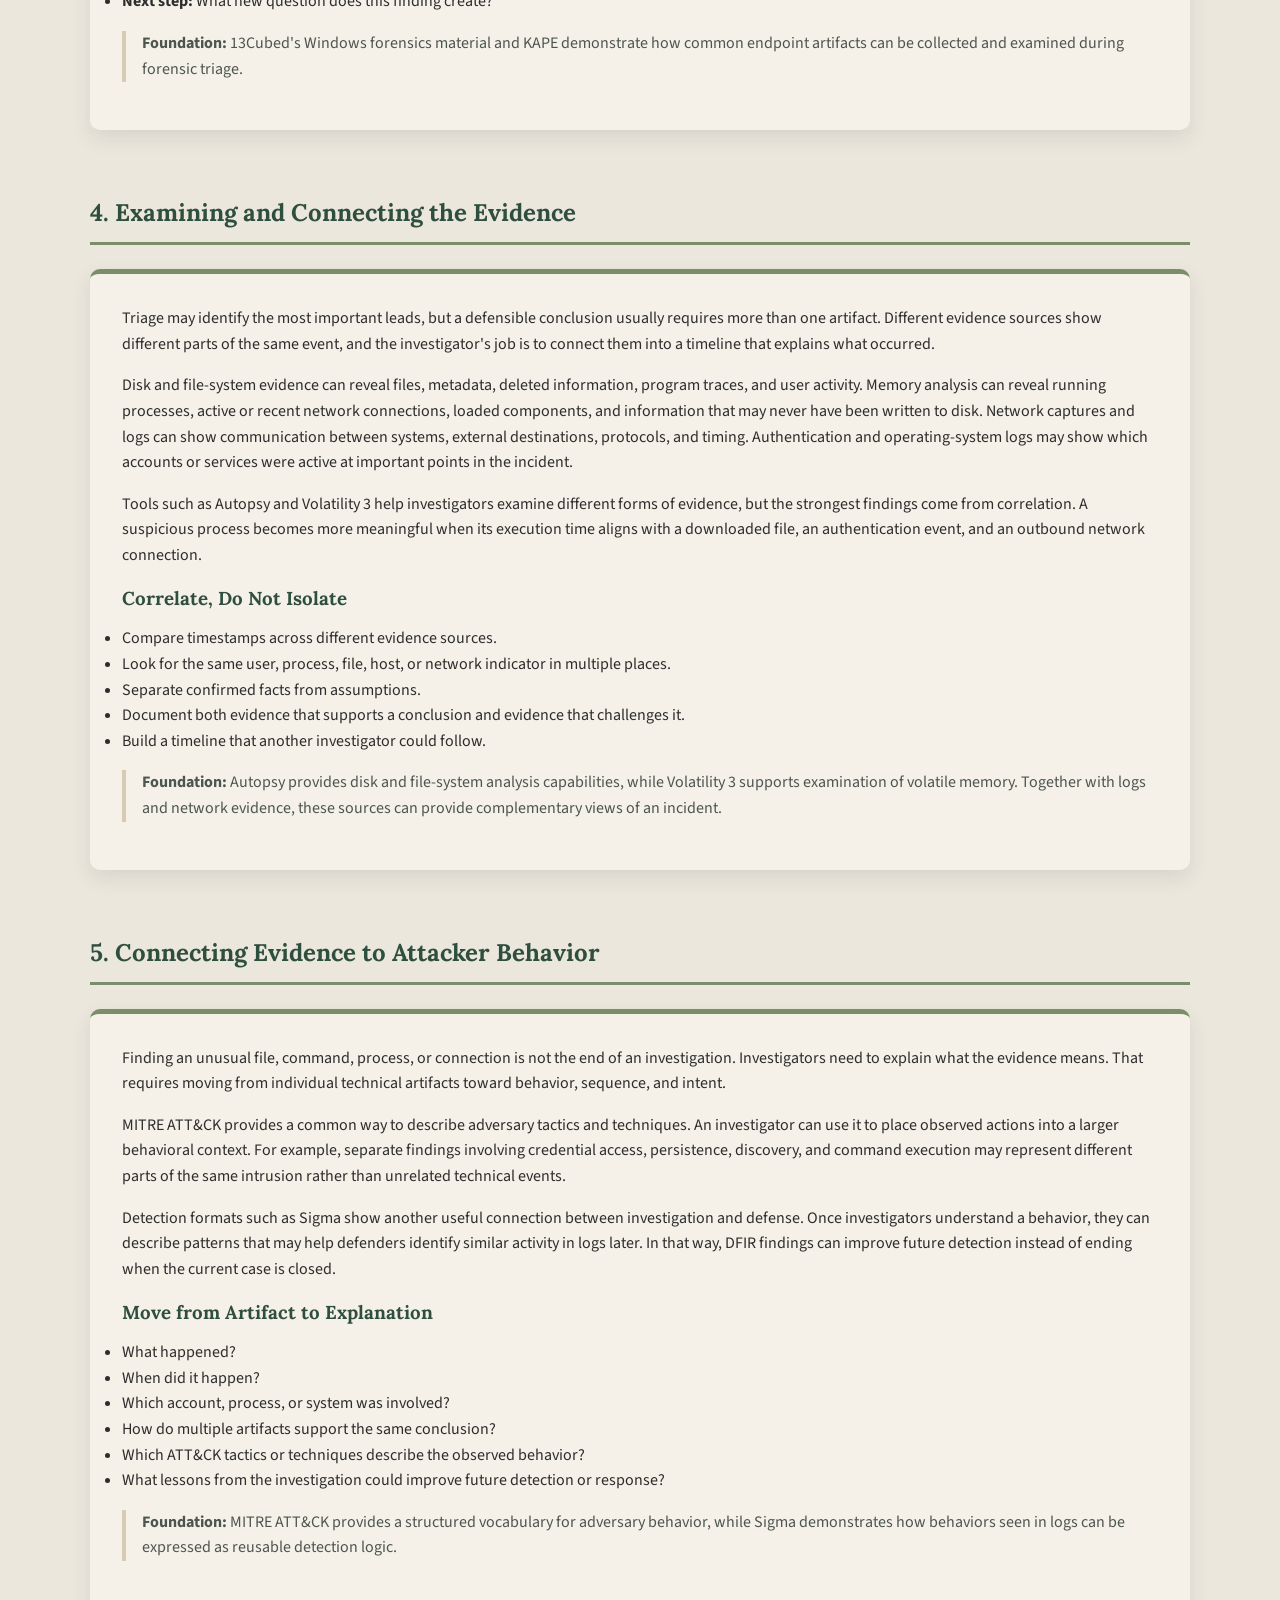
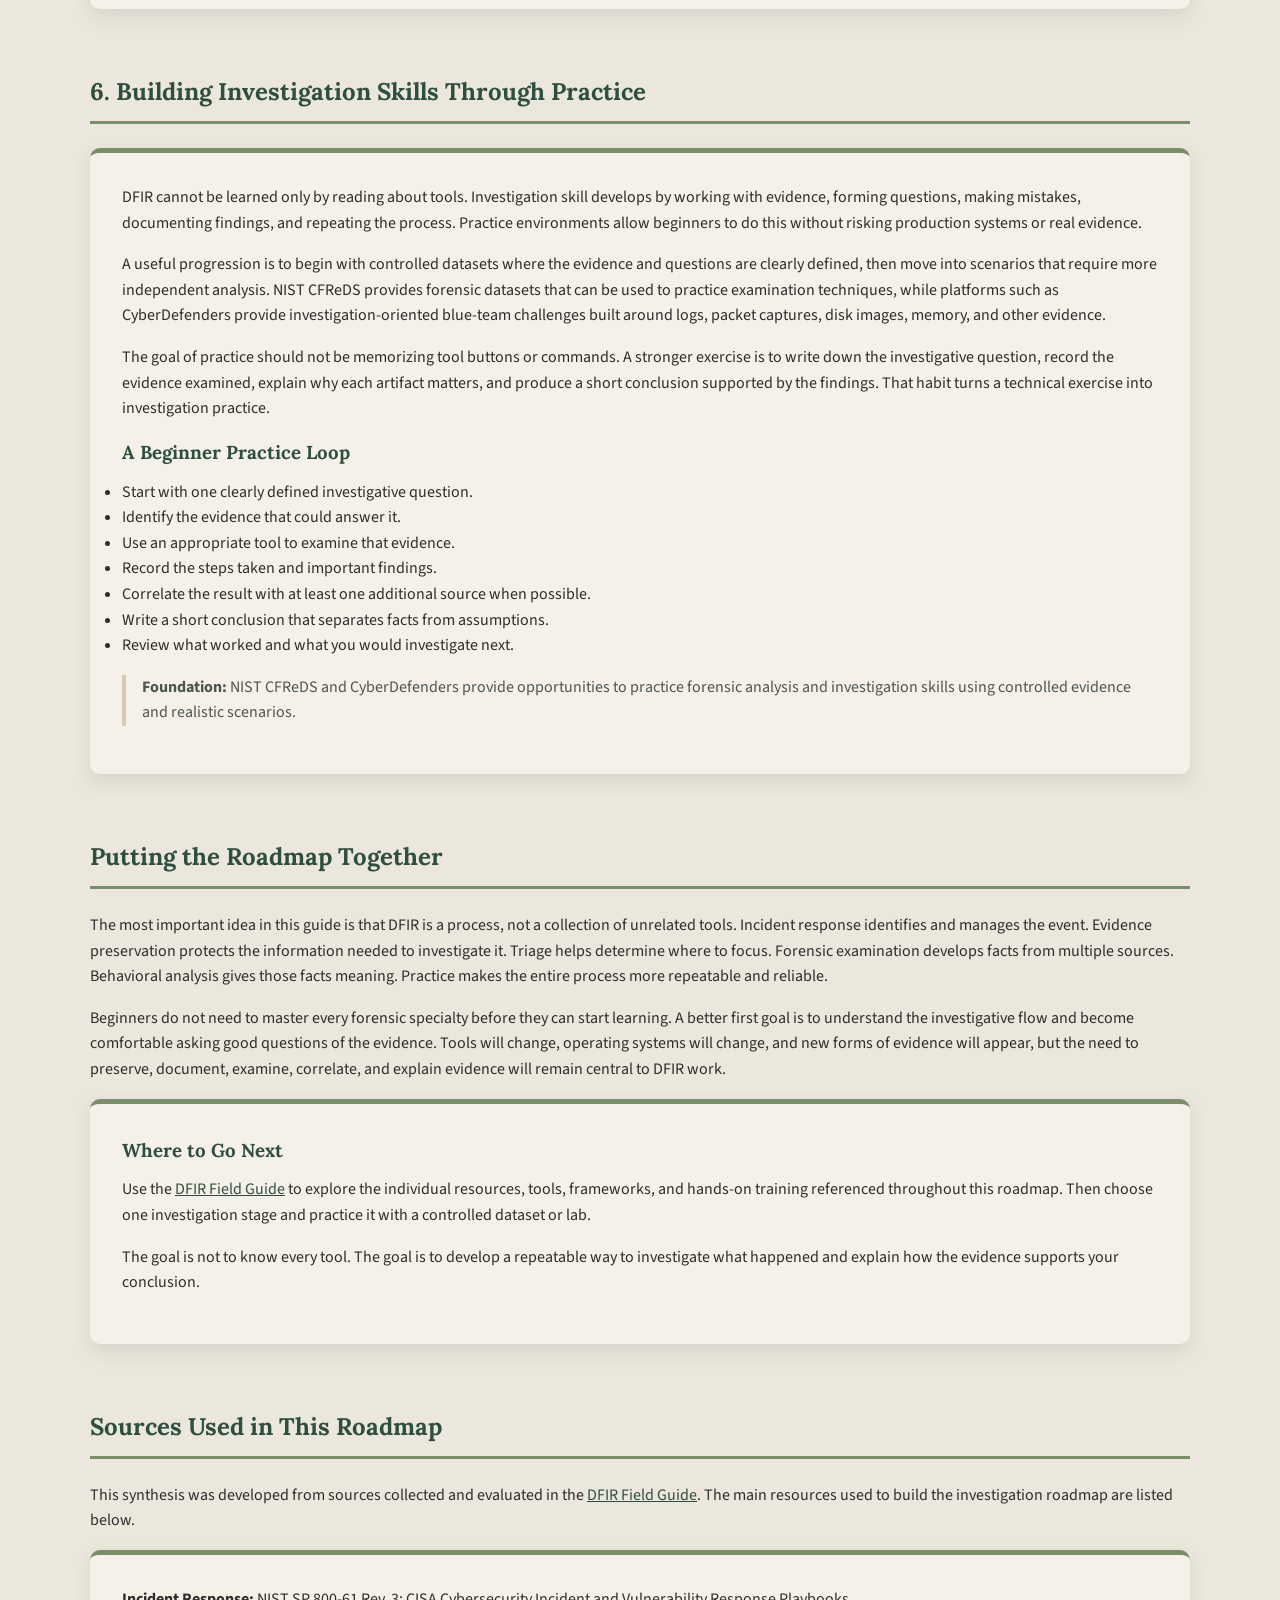
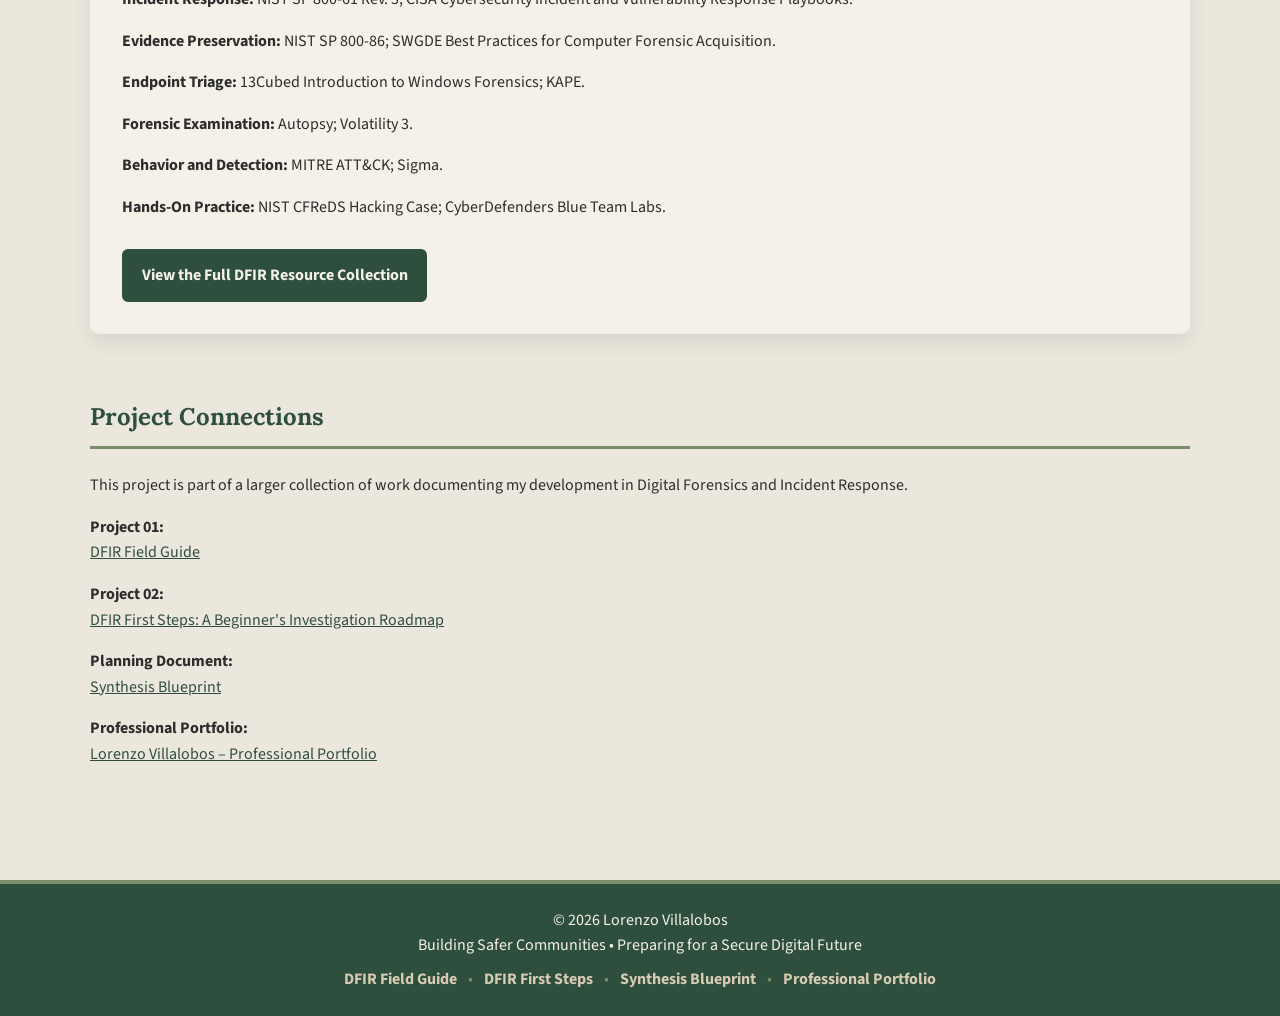
==== commit 44e7c9dc: "Update Project 02 link in dfir-first-steps.html" ====
--- a/dfir-first-steps.html
+++ b/dfir-first-steps.html
@@ -277,7 +277,12 @@
             <h2>Project Connections</h2>
             <p>This project is part of a larger collection of work documenting my development in Digital Forensics and Incident Response.</p>
             <p><strong>Project 01:</strong><br><a href="index.html">DFIR Field Guide</a></p>
-            <p><strong>Project 02:</strong><br>DFIR First Steps: A Beginner's Investigation Roadmap</p>
+            <p>
+                <strong>Project 02:</strong><br>
+                <a href="dfir-first-steps.html">
+                    DFIR First Steps: A Beginner's Investigation Roadmap
+                </a>
+            </p>
             <p><strong>Planning Document:</strong><br><a href="synthesis-blueprint.html">Synthesis Blueprint</a></p>
             <p><strong>Professional Portfolio:</strong><br><a href="https://lorenzojvillalobos.github.io/professional-portfolio/">Lorenzo Villalobos – Professional Portfolio</a></p>
         </section>
